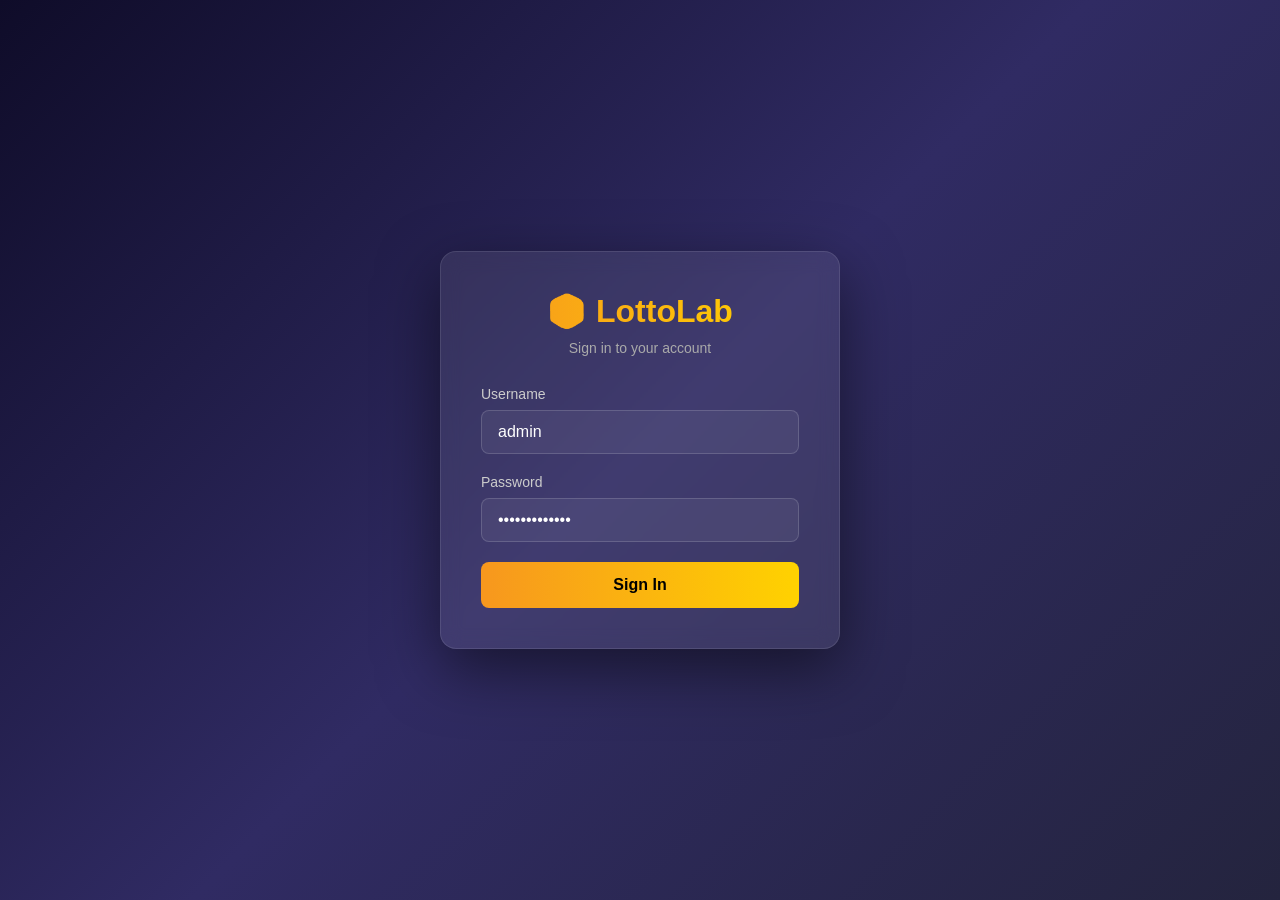
==== frontend/login.html @ 80bae02c "Initial LottoLab commit" ====
<!DOCTYPE html>
<html lang="en">
<head>
    <meta charset="UTF-8">
    <meta name="viewport" content="width=device-width, initial-scale=1.0">
    <title>LottoLab - Login</title>
    <style>
        * {
            margin: 0;
            padding: 0;
            box-sizing: border-box;
        }
        body {
            font-family: -apple-system, BlinkMacSystemFont, 'Segoe UI', Roboto, sans-serif;
            background: linear-gradient(135deg, #0f0c29, #302b63, #24243e);
            min-height: 100vh;
            display: flex;
            align-items: center;
            justify-content: center;
            color: #fff;
        }
        .login-container {
            background: rgba(255, 255, 255, 0.08);
            backdrop-filter: blur(10px);
            padding: 40px;
            border-radius: 16px;
            border: 1px solid rgba(255, 255, 255, 0.1);
            width: 100%;
            max-width: 400px;
            box-shadow: 0 20px 60px rgba(0,0,0,0.5);
        }
        .login-container h1 {
            text-align: center;
            font-size: 32px;
            margin-bottom: 10px;
            background: linear-gradient(90deg, #f7971e, #ffd200);
            -webkit-background-clip: text;
            -webkit-text-fill-color: transparent;
        }
        .login-container .subtitle {
            text-align: center;
            color: #aaa;
            margin-bottom: 30px;
            font-size: 14px;
        }
        .form-group {
            margin-bottom: 20px;
        }
        .form-group label {
            display: block;
            margin-bottom: 8px;
            color: #ccc;
            font-size: 14px;
        }
        .form-group input {
            width: 100%;
            padding: 12px 16px;
            background: rgba(255, 255, 255, 0.06);
            border: 1px solid rgba(255, 255, 255, 0.15);
            border-radius: 8px;
            color: #fff;
            font-size: 16px;
            transition: border-color 0.3s;
        }
        .form-group input:focus {
            outline: none;
            border-color: #f7971e;
        }
        .form-group input::placeholder {
            color: #666;
        }
        .btn-login {
            width: 100%;
            padding: 14px;
            background: linear-gradient(90deg, #f7971e, #ffd200);
            border: none;
            border-radius: 8px;
            color: #000;
            font-size: 16px;
            font-weight: bold;
            cursor: pointer;
            transition: transform 0.2s;
        }
        .btn-login:hover {
            transform: scale(1.02);
        }
        .btn-login:disabled {
            opacity: 0.6;
            cursor: not-allowed;
        }
        .error-message {
            color: #ff6b6b;
            font-size: 14px;
            margin-top: 10px;
            text-align: center;
            display: none;
        }
        .error-message.show {
            display: block;
        }
        .success-message {
            color: #4caf50;
            font-size: 14px;
            margin-top: 10px;
            text-align: center;
            display: none;
        }
        .success-message.show {
            display: block;
        }
    </style>
</head>
<body>
    <div class="login-container">
        <h1>🎲 LottoLab</h1>
        <p class="subtitle">Sign in to your account</p>
        
        <form id="loginForm">
            <div class="form-group">
                <label>Username</label>
                <input type="text" id="username" value="admin" placeholder="Enter username">
            </div>
            <div class="form-group">
                <label>Password</label>
                <input type="password" id="password" value="hellyeah2026!" placeholder="Enter password">
            </div>
            <button type="submit" class="btn-login" id="loginBtn">Sign In</button>
            <div class="error-message" id="errorMessage">Invalid username or password</div>
            <div class="success-message" id="successMessage">Login successful! Redirecting...</div>
        </form>
    </div>

    <script>
        document.getElementById('loginForm').addEventListener('submit', async (e) => {
            e.preventDefault();
            
            const username = document.getElementById('username').value;
            const password = document.getElementById('password').value;
            const btn = document.getElementById('loginBtn');
            const errorMsg = document.getElementById('errorMessage');
            const successMsg = document.getElementById('successMessage');
            
            btn.disabled = true;
            btn.textContent = 'Signing in...';
            errorMsg.classList.remove('show');
            successMsg.classList.remove('show');
            
            try {
                const response = await fetch('/api/v1/auth/login', {
                    method: 'POST',
                    headers: {
                        'Content-Type': 'application/x-www-form-urlencoded',
                    },
                    body: new URLSearchParams({
                        username: username,
                        password: password,
                    })
                });
                
                const data = await response.json();
                
                if (response.ok && data.access_token) {
                    localStorage.setItem('token', data.access_token);
                    successMsg.classList.add('show');
                    setTimeout(() => {
                        window.location.href = '/';
                    }, 1000);
                } else {
                    errorMsg.textContent = data.detail || 'Invalid username or password';
                    errorMsg.classList.add('show');
                    btn.disabled = false;
                    btn.textContent = 'Sign In';
                }
            } catch (error) {
                errorMsg.textContent = 'Network error. Please try again.';
                errorMsg.classList.add('show');
                btn.disabled = false;
                btn.textContent = 'Sign In';
                console.error('Login error:', error);
            }
        });
    </script>
</body>
</html>
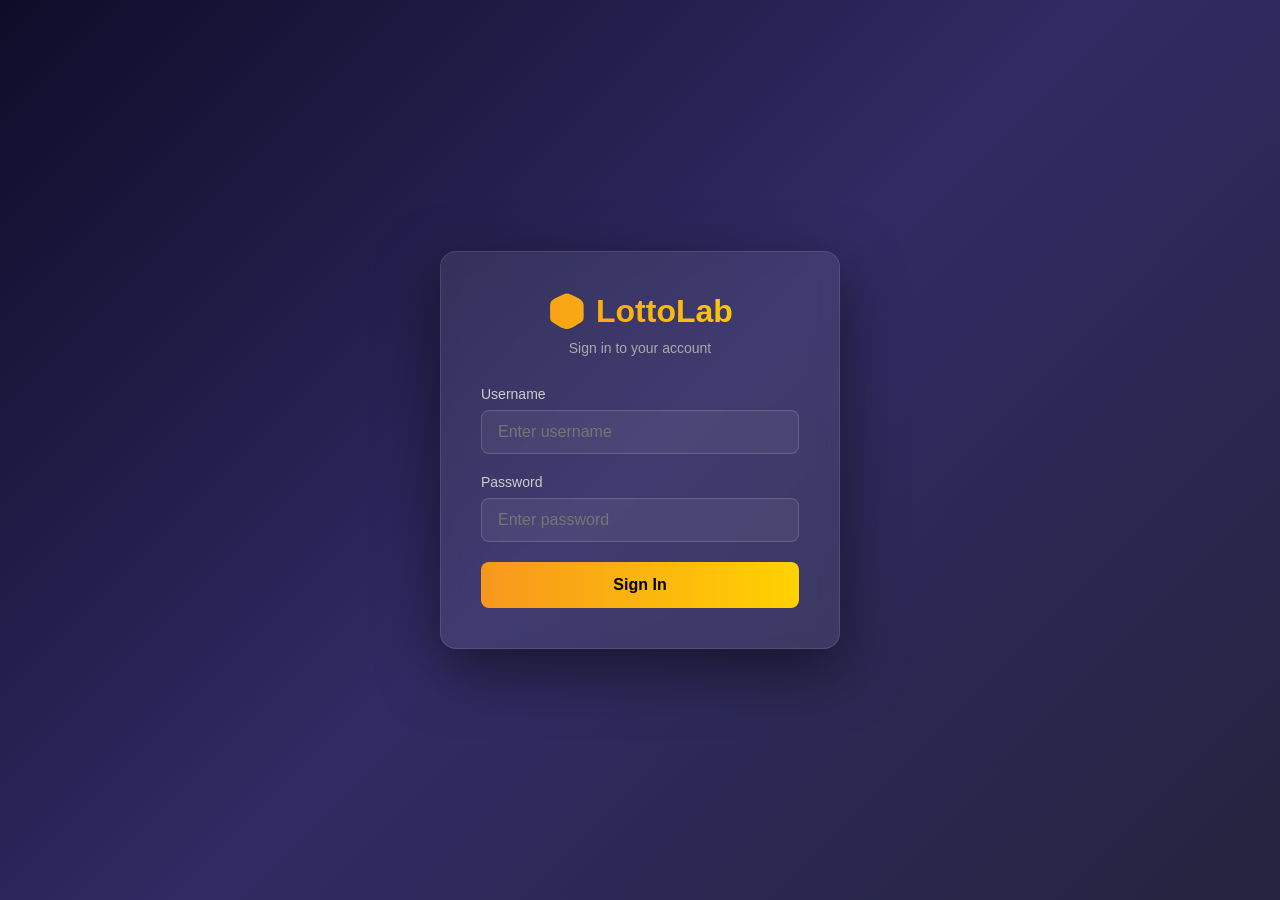
==== commit 8e730842: "Remove all hardcoded passwords and use environment variables" ====
--- a/frontend/login.html
+++ b/frontend/login.html
@@ -60,14 +60,10 @@
             border-radius: 8px;
             color: #fff;
             font-size: 16px;
-            transition: border-color 0.3s;
         }
         .form-group input:focus {
             outline: none;
             border-color: #f7971e;
-        }
-        .form-group input::placeholder {
-            color: #666;
         }
         .btn-login {
             width: 100%;
@@ -79,15 +75,9 @@
             font-size: 16px;
             font-weight: bold;
             cursor: pointer;
-            transition: transform 0.2s;
         }
-        .btn-login:hover {
-            transform: scale(1.02);
-        }
-        .btn-login:disabled {
-            opacity: 0.6;
-            cursor: not-allowed;
-        }
+        .btn-login:hover { transform: scale(1.02); }
+        .btn-login:disabled { opacity: 0.6; cursor: not-allowed; }
         .error-message {
             color: #ff6b6b;
             font-size: 14px;
@@ -95,9 +85,7 @@
             text-align: center;
             display: none;
         }
-        .error-message.show {
-            display: block;
-        }
+        .error-message.show { display: block; }
         .success-message {
             color: #4caf50;
             font-size: 14px;
@@ -105,9 +93,7 @@
             text-align: center;
             display: none;
         }
-        .success-message.show {
-            display: block;
-        }
+        .success-message.show { display: block; }
     </style>
 </head>
 <body>
@@ -118,15 +104,15 @@
         <form id="loginForm">
             <div class="form-group">
                 <label>Username</label>
-                <input type="text" id="username" value="admin" placeholder="Enter username">
+                <input type="text" id="username" placeholder="Enter username">
             </div>
             <div class="form-group">
                 <label>Password</label>
-                <input type="password" id="password" value="hellyeah2026!" placeholder="Enter password">
+                <input type="password" id="password" placeholder="Enter password">
             </div>
             <button type="submit" class="btn-login" id="loginBtn">Sign In</button>
             <div class="error-message" id="errorMessage">Invalid username or password</div>
-            <div class="success-message" id="successMessage">Login successful! Redirecting...</div>
+            <div class="success-message" id="successMessage">✅ Login successful! Redirecting...</div>
         </form>
     </div>
 
@@ -134,7 +120,7 @@
         document.getElementById('loginForm').addEventListener('submit', async (e) => {
             e.preventDefault();
             
-            const username = document.getElementById('username').value;
+            const username = document.getElementById('username').value.trim();
             const password = document.getElementById('password').value;
             const btn = document.getElementById('loginBtn');
             const errorMsg = document.getElementById('errorMessage');
@@ -146,6 +132,8 @@
             successMsg.classList.remove('show');
             
             try {
+                console.log('🔐 Login attempt for:', username);
+                
                 const response = await fetch('/api/v1/auth/login', {
                     method: 'POST',
                     headers: {
